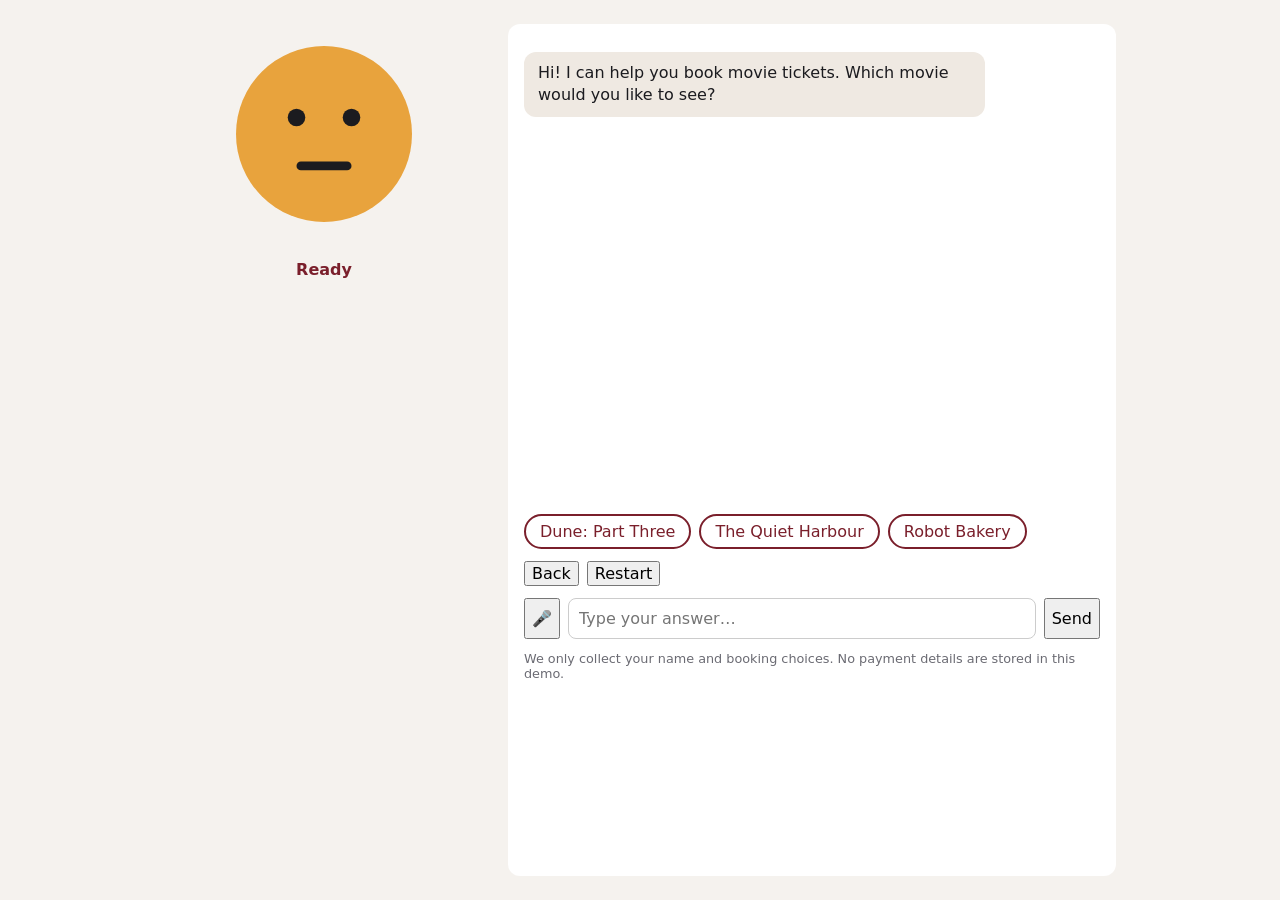
==== index.html @ e73ec492 "add proj skeleton" ====
<!DOCTYPE html>
<html lang="en">
<head>
  <meta charset="UTF-8">
  <meta name="viewport" content="width=device-width, initial-scale=1">
  <title>Reel Assistant – Movie Ticket Booking</title>
  <link rel="stylesheet" href="css/styles.css">
</head>
<body>
  <main class="app">
    <!-- OWNER: Person C (avatar) -->
    <section class="avatar-panel" aria-label="Assistant">
      <div id="avatar" data-state="idle"></div>
      <p id="status" role="status" aria-live="polite">Ready</p>
    </section>

    <!-- OWNER: Person B (UI/voice) -->
    <section class="chat-panel" aria-label="Conversation">
      <div id="progress" class="progress" aria-label="Booking progress"></div>
      <div id="messages" class="messages" aria-live="polite"></div>
      <div id="heard" class="heard" hidden></div>
      <div id="quick-replies" class="quick-replies"></div>

      <div class="controls">
        <button id="btn-back" type="button">Back</button>
        <button id="btn-restart" type="button">Restart</button>
      </div>

      <div class="input-row">
        <button id="btn-mic" type="button" aria-pressed="false" aria-label="Start speaking">🎤</button>
        <input id="text-input" type="text" placeholder="Type your answer…" autocomplete="off" aria-label="Type your answer">
        <button id="btn-send" type="button">Send</button>
      </div>
      <p class="privacy">We only collect your name and booking choices. No payment details are stored in this demo.</p>
    </section>
  </main>

  <!-- Load order matters -->
  <script src="data/movies.js"></script>
  <script src="js/avatar.js"></script>
  <script src="js/ui.js"></script>
  <script src="js/voice.js"></script>
  <script src="js/conversation.js"></script>
  <script src="js/main.js"></script>
</body>
</html>
---- css/styles.css ----
/* OWNER: Person B (layout, theme) / Person C (avatar section) */
:root {
  --bg: #f5f2ee;
  --ink: #1b1b1f;
  --curtain: #7a1f2b;
  --amber: #e8a33d;
  --panel: #ffffff;
  --muted: #6b6b73;
  --focus: #1a5fd0;
}
* { box-sizing: border-box; }
body { margin: 0; font-family: system-ui, sans-serif; background: var(--bg); color: var(--ink); }
.app { display: grid; grid-template-columns: 320px 1fr; gap: 24px; max-width: 1000px; margin: 0 auto; padding: 24px; min-height: 100vh; }
@media (max-width: 720px) { .app { grid-template-columns: 1fr; } }

button, input { font: inherit; }
button:focus-visible, input:focus-visible { outline: 3px solid var(--focus); outline-offset: 2px; }

/* ---------- Avatar (Person C) ---------- */
.avatar-panel { text-align: center; }
#avatar { width: 220px; height: 220px; margin: 0 auto; }
#status { font-weight: 600; color: var(--curtain); }

/* ---------- Chat (Person B) ---------- */
.chat-panel { background: var(--panel); border-radius: 12px; padding: 16px; display: flex; flex-direction: column; gap: 12px; }
.messages { flex: 1; min-height: 320px; max-height: 50vh; overflow-y: auto; display: flex; flex-direction: column; gap: 8px; }
.msg { max-width: 80%; padding: 10px 14px; border-radius: 12px; line-height: 1.4; }
.msg.avatar { background: #efe9e2; align-self: flex-start; }
.msg.user { background: var(--curtain); color: #fff; align-self: flex-end; }
.heard { font-size: .9rem; color: var(--muted); }
.quick-replies { display: flex; flex-wrap: wrap; gap: 8px; }
.quick-replies button { border: 2px solid var(--curtain); background: #fff; color: var(--curtain); border-radius: 999px; padding: 6px 14px; cursor: pointer; }
.controls { display: flex; gap: 8px; }
.input-row { display: flex; gap: 8px; }
.input-row input { flex: 1; padding: 10px; border: 1px solid #ccc; border-radius: 8px; }
#btn-mic[aria-pressed="true"] { background: var(--amber); }
.privacy { font-size: .8rem; color: var(--muted); margin: 0; }
.progress { font-size: .85rem; color: var(--muted); }

@media (prefers-reduced-motion: reduce) { * { animation: none !important; transition: none !important; } }
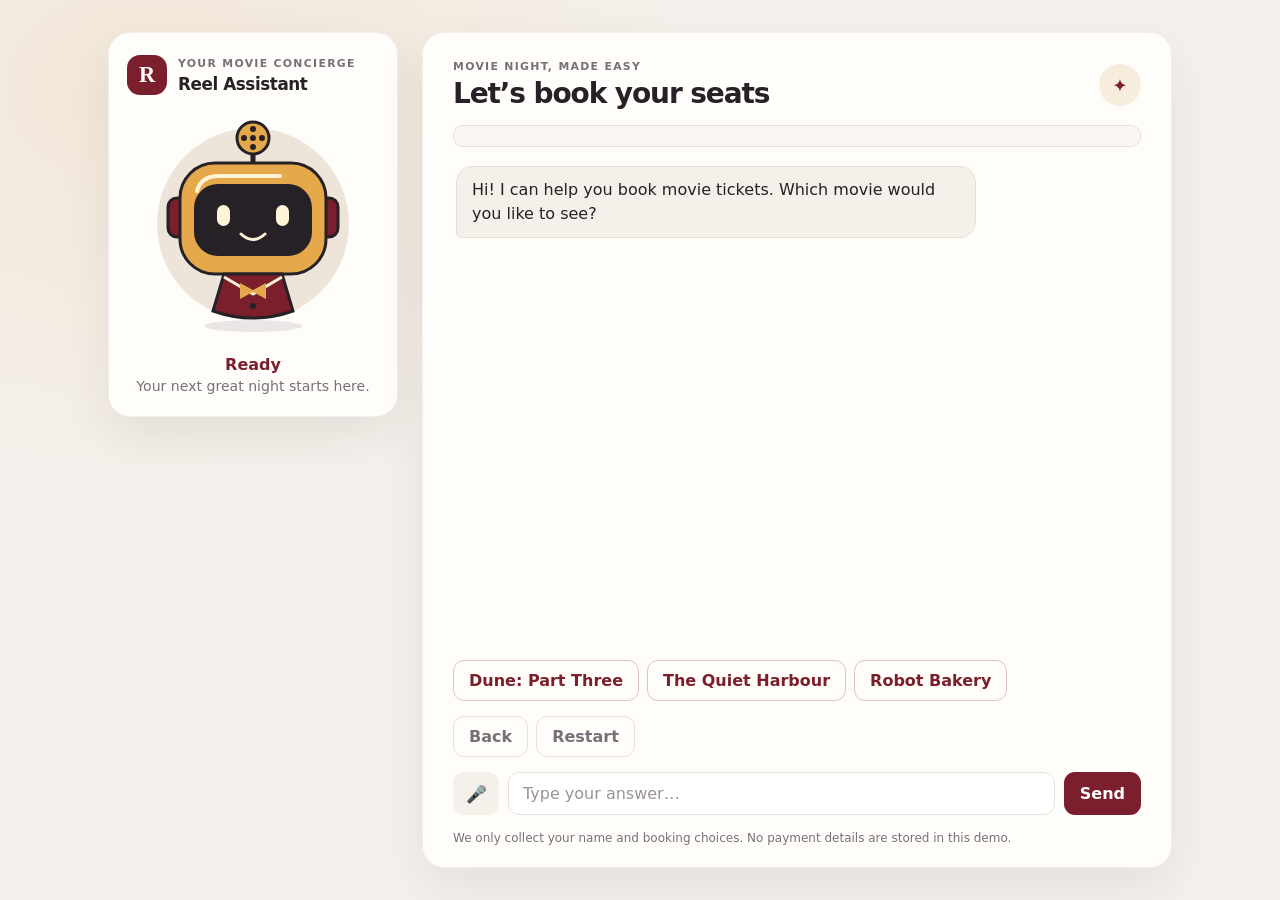
==== commit bcb703ff: "seatmap + ui update bc seats didnt work" ====
--- a/index.html
+++ b/index.html
@@ -10,12 +10,27 @@
   <main class="app">
     <!-- OWNER: Person C (avatar) -->
     <section class="avatar-panel" aria-label="Assistant">
+      <div class="brand-lockup">
+        <span class="brand-mark" aria-hidden="true">R</span>
+        <div>
+          <p class="eyebrow">YOUR MOVIE CONCIERGE</p>
+          <h1>Reel Assistant</h1>
+        </div>
+      </div>
       <div id="avatar" data-state="idle"></div>
       <p id="status" role="status" aria-live="polite">Ready</p>
+      <p class="assistant-caption">Your next great night starts here.</p>
     </section>
 
     <!-- OWNER: Person B (UI/voice) -->
     <section class="chat-panel" aria-label="Conversation">
+      <header class="conversation-heading">
+        <div>
+          <p class="eyebrow">MOVIE NIGHT, MADE EASY</p>
+          <h2>Let’s book your seats</h2>
+        </div>
+        <span class="cinema-badge" aria-hidden="true">✦</span>
+      </header>
       <div id="progress" class="progress" aria-label="Booking progress"></div>
       <div id="messages" class="messages" aria-live="polite"></div>
       <div id="heard" class="heard" hidden></div>
@@ -36,9 +51,9 @@
   </main>
 
   <!-- Load order matters -->
-  <script src="data/movies.js"></script>
-  <script src="js/avatar.js"></script>
+  <script src="data/movies.js?v=2"></script>  <script src="js/avatar.js"></script>
   <script src="js/ui.js"></script>
+  <script src="js/seatmap.js"></script>
   <script src="js/voice.js"></script>
   <script src="js/conversation.js"></script>
   <script src="js/main.js"></script>
--- a/css/styles.css
+++ b/css/styles.css
@@ -1,40 +1,323 @@
 /* OWNER: Person B (layout, theme) / Person C (avatar section) */
 :root {
-  --bg: #f5f2ee;
-  --ink: #1b1b1f;
+  --bg: #f4f0eb;
+  --ink: #262126;
   --curtain: #7a1f2b;
-  --amber: #e8a33d;
-  --panel: #ffffff;
-  --muted: #6b6b73;
-  --focus: #1a5fd0;
+  --amber: #e5a84b;
+  --panel: #fffdfa;
+  --muted: #777078;
+  --focus: #295db4;
+  --line: #e9e1d9;
 }
 * { box-sizing: border-box; }
-body { margin: 0; font-family: system-ui, sans-serif; background: var(--bg); color: var(--ink); }
-.app { display: grid; grid-template-columns: 320px 1fr; gap: 24px; max-width: 1000px; margin: 0 auto; padding: 24px; min-height: 100vh; }
-@media (max-width: 720px) { .app { grid-template-columns: 1fr; } }
+body {
+  margin: 0;
+  min-width: 320px;
+  font-family: Inter, ui-sans-serif, system-ui, -apple-system, BlinkMacSystemFont, "Segoe UI", sans-serif;
+  background:
+    radial-gradient(ellipse at 12% 10%, rgba(229, 168, 75, .12), transparent 34rem),
+    var(--bg);
+  color: var(--ink);
+}
+.app {
+  display: grid;
+  grid-template-columns: minmax(235px, 290px) minmax(0, 1fr);
+  gap: 24px;
+  max-width: 1120px;
+  margin: 0 auto;
+  padding: 32px 28px;
+  min-height: 100vh;
+  align-items: start;
+}
+@media (max-width: 720px) {
+  .app { grid-template-columns: 1fr; gap: 14px; padding: 16px; }
+}
 
 button, input { font: inherit; }
 button:focus-visible, input:focus-visible { outline: 3px solid var(--focus); outline-offset: 2px; }
 
 /* ---------- Avatar (Person C) ---------- */
 .avatar-panel { text-align: center; }
-#avatar { width: 220px; height: 220px; margin: 0 auto; }
-#status { font-weight: 600; color: var(--curtain); }
+#avatar { width: min(240px, 100%); aspect-ratio: 1; margin: 12px auto 0; }
+#status { font-weight: 700; color: var(--curtain); margin: 8px 0 0; }
+.reel-avatar { display: block; width: 100%; height: 100%; overflow: visible; }
+#avatar .avatar-backdrop { fill: #eee5da; }
+#avatar .avatar-halo { fill: none; stroke: var(--curtain); stroke-width: 2; opacity: 0; transform-origin: 120px 117px; }
+#avatar .avatar-shadow { fill: var(--ink); opacity: .1; transform-origin: 120px 219px; }
+#avatar .avatar-character { transform-origin: 120px 205px; }
+#avatar .avatar-shell { fill: var(--amber); stroke: var(--ink); stroke-width: 3; }
+#avatar .avatar-antenna { stroke: var(--ink); stroke-width: 5; stroke-linecap: round; }
+#avatar .avatar-reel-hole, #avatar .avatar-button { fill: var(--ink); }
+#avatar .avatar-reel { transform-origin: 120px 31px; }
+#avatar .avatar-ear, #avatar .avatar-body { fill: var(--curtain); stroke: var(--ink); stroke-width: 3; }
+#avatar .avatar-highlight { fill: none; stroke: #fff3d8; stroke-width: 4; stroke-linecap: round; }
+#avatar .avatar-screen { fill: var(--ink); }
+#avatar .avatar-eye, #avatar .avatar-thinking-dots { fill: #fff3d8; }
+#avatar .avatar-eye { transform-box: fill-box; transform-origin: center; }
+#avatar .avatar-smile, #avatar .avatar-error-mouth, #avatar .avatar-brows { fill: none; stroke: #fff3d8; stroke-width: 3; stroke-linecap: round; }
+#avatar .avatar-speaking-mouth { fill: #fff3d8; transform-box: fill-box; transform-origin: center; }
+#avatar .avatar-collar { fill: none; stroke: #fff3d8; stroke-width: 3; stroke-linejoin: round; }
+#avatar .avatar-bow { fill: var(--amber); }
+#avatar .avatar-speaking-mouth, #avatar .avatar-error-mouth, #avatar .avatar-brows,
+#avatar .avatar-thinking-dots, #avatar .avatar-error-badge { display: none; }
+#avatar .avatar-error-badge circle { fill: var(--curtain); stroke: var(--panel); stroke-width: 3; }
+#avatar .avatar-error-badge path { stroke: white; stroke-width: 3; stroke-linecap: round; }
+
+#avatar[data-state="idle"] .avatar-character { animation: avatar-breathe 4s ease-in-out infinite; }
+#avatar[data-state="idle"] .avatar-eye { animation: avatar-blink 5.5s infinite; }
+#avatar[data-state="idle"] .avatar-shadow { animation: avatar-shadow 4s ease-in-out infinite; }
+#avatar[data-state="listening"] .avatar-halo { opacity: .65; stroke-dasharray: 5 7; animation: avatar-listen 1.6s ease-out infinite; }
+#avatar[data-state="listening"] .avatar-eye { transform: scaleY(1.18); }
+#avatar[data-state="thinking"] .avatar-smile,
+#avatar[data-state="speaking"] .avatar-smile,
+#avatar[data-state="error"] .avatar-smile { display: none; }
+#avatar[data-state="thinking"] .avatar-thinking-dots { display: inline; }
+#avatar[data-state="thinking"] .avatar-thinking-dots circle { animation: avatar-dot 1.2s ease-in-out infinite; }
+#avatar[data-state="thinking"] .avatar-thinking-dots circle:nth-child(2) { animation-delay: .16s; }
+#avatar[data-state="thinking"] .avatar-thinking-dots circle:nth-child(3) { animation-delay: .32s; }
+#avatar[data-state="thinking"] .avatar-eyes { transform: translate(4px, -3px); }
+#avatar[data-state="thinking"] .avatar-reel { animation: avatar-reel 3s linear infinite; }
+#avatar[data-state="speaking"] .avatar-speaking-mouth { display: inline; animation: avatar-talk .48s ease-in-out infinite; }
+#avatar[data-state="error"] .avatar-error-mouth,
+#avatar[data-state="error"] .avatar-brows,
+#avatar[data-state="error"] .avatar-error-badge { display: inline; }
+#avatar[data-state="error"] .avatar-character { animation: avatar-shake .4s ease-in-out 1; }
+
+@keyframes avatar-breathe { 0%, 100% { transform: translateY(0); } 50% { transform: translateY(-3px); } }
+@keyframes avatar-blink { 0%, 43%, 47%, 100% { transform: scaleY(1); } 45% { transform: scaleY(.08); } }
+@keyframes avatar-shadow { 0%, 100% { transform: scaleX(1); opacity: .1; } 50% { transform: scaleX(.92); opacity: .07; } }
+@keyframes avatar-listen { 0% { transform: scale(.95); opacity: .65; } 100% { transform: scale(1.07); opacity: .15; } }
+@keyframes avatar-dot { 0%, 60%, 100% { opacity: .35; } 30% { opacity: 1; } }
+@keyframes avatar-reel { to { transform: rotate(360deg); } }
+@keyframes avatar-talk { 0%, 100% { transform: scale(1, .45); } 35% { transform: scale(1.1, 1); } 70% { transform: scale(.85, .65); } }
+@keyframes avatar-shake { 0%, 100% { transform: rotate(0); } 25% { transform: rotate(-3deg); } 75% { transform: rotate(3deg); } }
+
+/* ---------- Shared panels and branding ---------- */
+.avatar-panel, .chat-panel {
+  border: 1px solid rgba(98, 68, 61, .08);
+  border-radius: 22px;
+  background: var(--panel);
+  box-shadow: 0 18px 48px rgba(62, 42, 37, .08);
+}
+.avatar-panel { padding: 22px 18px; }
+.brand-lockup { display: flex; align-items: center; gap: 11px; text-align: left; }
+.brand-mark {
+  display: grid;
+  flex: 0 0 40px;
+  width: 40px;
+  height: 40px;
+  place-items: center;
+  border-radius: 13px;
+  background: var(--curtain);
+  color: #fff;
+  font-family: Georgia, serif;
+  font-size: 1.4rem;
+  font-weight: 700;
+}
+.eyebrow {
+  margin: 0 0 4px;
+  color: var(--muted);
+  font-size: .68rem;
+  font-weight: 750;
+  letter-spacing: .12em;
+}
+.brand-lockup h1 { margin: 0; font-size: 1.05rem; letter-spacing: -.025em; }
+.assistant-caption { margin: 4px 0 0; color: var(--muted); font-size: .88rem; }
 
 /* ---------- Chat (Person B) ---------- */
-.chat-panel { background: var(--panel); border-radius: 12px; padding: 16px; display: flex; flex-direction: column; gap: 12px; }
-.messages { flex: 1; min-height: 320px; max-height: 50vh; overflow-y: auto; display: flex; flex-direction: column; gap: 8px; }
-.msg { max-width: 80%; padding: 10px 14px; border-radius: 12px; line-height: 1.4; }
-.msg.avatar { background: #efe9e2; align-self: flex-start; }
-.msg.user { background: var(--curtain); color: #fff; align-self: flex-end; }
-.heard { font-size: .9rem; color: var(--muted); }
+.chat-panel {
+  min-width: 0;
+  min-height: calc(100vh - 64px);
+  padding: 27px 30px 20px;
+  display: flex;
+  flex-direction: column;
+  gap: 15px;
+}
+.conversation-heading { display: flex; align-items: center; justify-content: space-between; gap: 16px; }
+.conversation-heading h2 { margin: 0; font-size: clamp(1.35rem, 3vw, 1.75rem); letter-spacing: -.04em; }
+.cinema-badge {
+  display: grid;
+  flex: 0 0 42px;
+  width: 42px;
+  height: 42px;
+  place-items: center;
+  border-radius: 50%;
+  background: #f7eddd;
+  color: var(--curtain);
+  font-size: 1.15rem;
+}
+.progress {
+  padding: 10px 13px;
+  border: 1px solid var(--line);
+  border-radius: 10px;
+  background: #faf7f3;
+  color: var(--muted);
+  font-size: .82rem;
+  font-weight: 600;
+}
+.messages {
+  flex: 1;
+  min-height: 300px;
+  max-height: min(58vh, 620px);
+  overflow-y: auto;
+  display: flex;
+  flex-direction: column;
+  gap: 10px;
+  padding: 4px 3px;
+  scroll-behavior: smooth;
+}
+.msg {
+  max-width: min(82%, 520px);
+  padding: 11px 15px;
+  border-radius: 16px;
+  line-height: 1.5;
+  overflow-wrap: anywhere;
+}
+.msg.avatar { align-self: flex-start; border: 1px solid var(--line); border-bottom-left-radius: 5px; background: #f5f0e9; }
+.msg.user { align-self: flex-end; border-bottom-right-radius: 5px; background: var(--curtain); color: #fff; }
+.heard { color: var(--muted); font-size: .9rem; }
 .quick-replies { display: flex; flex-wrap: wrap; gap: 8px; }
-.quick-replies button { border: 2px solid var(--curtain); background: #fff; color: var(--curtain); border-radius: 999px; padding: 6px 14px; cursor: pointer; }
+.quick-replies button, .controls button, #btn-send, #btn-mic, .seat-confirm {
+  border: 1px solid transparent;
+  border-radius: 11px;
+  padding: 10px 15px;
+  font-weight: 650;
+  cursor: pointer;
+  transition: background-color .16s ease, border-color .16s ease, transform .16s ease;
+}
+.quick-replies button { border-color: #dfc5c2; background: #fffdfa; color: var(--curtain); }
+.quick-replies button:hover { border-color: var(--curtain); background: #f8efee; transform: translateY(-1px); }
 .controls { display: flex; gap: 8px; }
-.input-row { display: flex; gap: 8px; }
-.input-row input { flex: 1; padding: 10px; border: 1px solid #ccc; border-radius: 8px; }
-#btn-mic[aria-pressed="true"] { background: var(--amber); }
-.privacy { font-size: .8rem; color: var(--muted); margin: 0; }
-.progress { font-size: .85rem; color: var(--muted); }
+.controls button { border-color: var(--line); background: transparent; color: var(--muted); }
+.controls button:hover { border-color: #cbb8ae; background: #f7f2ed; color: var(--ink); }
+.input-row { display: flex; gap: 9px; }
+.input-row input {
+  min-width: 0;
+  flex: 1;
+  padding: 11px 14px;
+  border: 1px solid var(--line);
+  border-radius: 11px;
+  background: #fff;
+  color: var(--ink);
+}
+.input-row input::placeholder { color: #9a9297; }
+#btn-mic { width: 46px; padding: 8px; background: #f5f0e9; color: var(--curtain); font-size: 1.05rem; }
+#btn-mic:hover, #btn-mic[aria-pressed="true"] { background: #f2dfbc; }
+#btn-send { background: var(--curtain); color: #fff; }
+#btn-send:hover { background: #641722; }
+.privacy { margin: 0; color: var(--muted); font-size: .75rem; line-height: 1.4; }
+
+/* ---------- Seat selection ---------- */
+.seatmap {
+  width: 100%;
+  max-width: 510px;
+  align-self: center;
+  padding: 20px clamp(12px, 4vw, 26px) 17px;
+  border: 1px solid var(--line);
+  border-radius: 18px;
+  background: #fffdfa;
+  box-shadow: 0 8px 24px rgba(62, 42, 37, .06);
+}
+.screen-bar {
+  width: 78%;
+  height: 7px;
+  margin: 0 auto 8px;
+  border-radius: 50%;
+  background: linear-gradient(90deg, transparent, #d6b990 18%, #d6b990 82%, transparent);
+  box-shadow: 0 7px 13px rgba(214, 185, 144, .22);
+}
+.screen-label { margin-bottom: 16px; color: var(--muted); font-size: .66rem; font-weight: 750; letter-spacing: .2em; text-align: center; }
+.seat-row {
+  display: grid;
+  grid-template-columns: 21px repeat(8, minmax(0, 1fr));
+  align-items: center;
+  justify-items: center;
+  gap: clamp(4px, 1.3vw, 9px);
+  margin: 7px auto;
+  max-width: 390px;
+}
+.row-label { color: var(--muted); font-size: .78rem; font-weight: 700; }
+.seat {
+  position: relative;
+  display: grid;
+  width: min(100%, 36px);
+  aspect-ratio: 1;
+  place-items: center;
+  padding: 0;
+  border: 1px solid #d6c9be;
+  border-radius: 8px 8px 5px 5px;
+  background: #f5f0e9;
+  color: #625a59;
+  font-size: .76rem;
+  font-weight: 700;
+  cursor: pointer;
+  transition: border-color .14s ease, background-color .14s ease, transform .14s ease;
+}
+.seat:nth-child(6) { margin-left: clamp(3px, 1.2vw, 9px); }
+.seat:not(.taken):hover { transform: translateY(-2px); border-color: var(--curtain); }
+.seat[aria-pressed="true"] { border-color: var(--curtain); background: var(--curtain); color: #fff; box-shadow: 0 3px 8px rgba(122, 31, 43, .22); }
+.seat:disabled:not(.taken) { opacity: 1; cursor: default; }
+.seat.taken { border-color: #e2d9d3; background: #eee9e5; color: #aea5a0; cursor: not-allowed; }
+.seat.taken::before, .seat.taken::after {
+  position: absolute;
+  top: 50%;
+  left: 19%;
+  width: 62%;
+  height: 2px;
+  border-radius: 2px;
+  background: #9d918b;
+  content: "";
+}
+.seat.taken::before { transform: rotate(45deg); }
+.seat.taken::after { transform: rotate(-45deg); }
+.seat-foot {
+  display: grid;
+  grid-template-columns: 1fr auto;
+  align-items: center;
+  gap: 10px 12px;
+  max-width: 390px;
+  margin: 17px auto 0;
+}
+.seat-count { color: var(--ink); font-size: .87rem; font-weight: 700; }
+.seat-confirm { min-height: 40px; background: var(--curtain); color: #fff; }
+.seat-confirm:hover:not(:disabled) { background: #641722; }
+.seat-confirm:disabled { background: #e8e1dc; color: #928984; cursor: not-allowed; }
+.seat-legend { grid-column: 1 / -1; display: flex; align-items: center; gap: 8px; color: var(--muted); font-size: .75rem; }
+.seat-legend::before {
+  width: 15px;
+  height: 15px;
+  border: 1px solid #e2d9d3;
+  border-radius: 4px;
+  background:
+    linear-gradient(45deg, transparent 44%, #9d918b 45%, #9d918b 54%, transparent 55%),
+    linear-gradient(-45deg, transparent 44%, #9d918b 45%, #9d918b 54%, transparent 55%),
+    #eee9e5;
+  content: "";
+}
+.seatmap.locked .seat-confirm { display: none; }
+
+@media (max-width: 720px) {
+  .avatar-panel { display: grid; grid-template-columns: 1fr auto; align-items: center; gap: 0 12px; padding: 13px 15px; border-radius: 17px; }
+  .brand-lockup { grid-column: 1; grid-row: 1; }
+  .brand-mark { flex-basis: 36px; width: 36px; height: 36px; border-radius: 11px; }
+  .brand-lockup h1 { font-size: .98rem; }
+  .brand-lockup .eyebrow { font-size: .58rem; }
+  #avatar { grid-column: 2; grid-row: 1 / 4; width: 62px; margin: 0; }
+  #status { grid-column: 1; grid-row: 2; justify-self: start; margin: 6px 0 0; font-size: .8rem; }
+  .assistant-caption { display: none; }
+  .chat-panel { min-height: calc(100dvh - 118px); padding: 20px 16px 15px; gap: 12px; border-radius: 18px; }
+  .messages { min-height: 270px; max-height: none; }
+  .msg { max-width: 92%; }
+}
+@media (max-width: 390px) {
+  .app { padding: 10px; }
+  .chat-panel { padding: 17px 12px 12px; }
+  .seatmap { padding-right: 10px; padding-left: 10px; }
+  .seat-row { grid-template-columns: 17px repeat(8, minmax(0, 1fr)); gap: 4px; }
+  .seat { border-radius: 6px 6px 4px 4px; }
+  .seat-foot { grid-template-columns: 1fr; }
+  .seat-count, .seat-confirm, .seat-legend { grid-column: 1; }
+  .seat-confirm { width: 100%; }
+}
 
 @media (prefers-reduced-motion: reduce) { * { animation: none !important; transition: none !important; } }
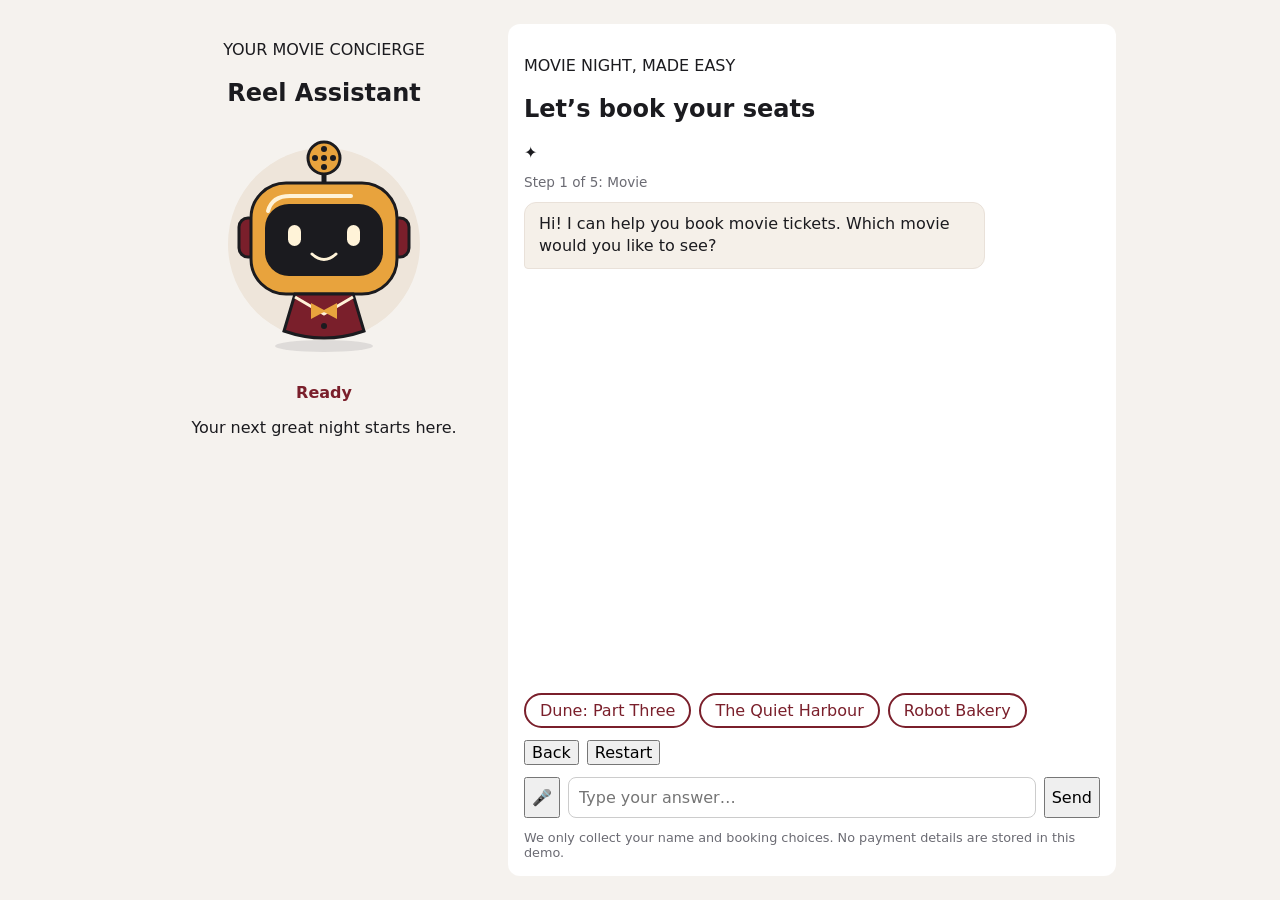
==== commit 4f09252d: "another ui fix... and step 3 complete" ====
--- a/index.html
+++ b/index.html
@@ -11,7 +11,6 @@
     <!-- OWNER: Person C (avatar) -->
     <section class="avatar-panel" aria-label="Assistant">
       <div class="brand-lockup">
-        <span class="brand-mark" aria-hidden="true">R</span>
         <div>
           <p class="eyebrow">YOUR MOVIE CONCIERGE</p>
           <h1>Reel Assistant</h1>
--- a/css/styles.css
+++ b/css/styles.css
@@ -1,45 +1,25 @@
 /* OWNER: Person B (layout, theme) / Person C (avatar section) */
 :root {
-  --bg: #f4f0eb;
-  --ink: #262126;
+  --bg: #f5f2ee;
+  --ink: #1b1b1f;
   --curtain: #7a1f2b;
-  --amber: #e5a84b;
-  --panel: #fffdfa;
-  --muted: #777078;
-  --focus: #295db4;
-  --line: #e9e1d9;
+  --amber: #e8a33d;
+  --panel: #ffffff;
+  --muted: #6b6b73;
+  --focus: #1a5fd0;
 }
 * { box-sizing: border-box; }
-body {
-  margin: 0;
-  min-width: 320px;
-  font-family: Inter, ui-sans-serif, system-ui, -apple-system, BlinkMacSystemFont, "Segoe UI", sans-serif;
-  background:
-    radial-gradient(ellipse at 12% 10%, rgba(229, 168, 75, .12), transparent 34rem),
-    var(--bg);
-  color: var(--ink);
-}
-.app {
-  display: grid;
-  grid-template-columns: minmax(235px, 290px) minmax(0, 1fr);
-  gap: 24px;
-  max-width: 1120px;
-  margin: 0 auto;
-  padding: 32px 28px;
-  min-height: 100vh;
-  align-items: start;
-}
-@media (max-width: 720px) {
-  .app { grid-template-columns: 1fr; gap: 14px; padding: 16px; }
-}
+body { margin: 0; font-family: system-ui, sans-serif; background: var(--bg); color: var(--ink); }
+.app { display: grid; grid-template-columns: 320px 1fr; gap: 24px; max-width: 1000px; margin: 0 auto; padding: 24px; min-height: 100vh; }
+@media (max-width: 720px) { .app { grid-template-columns: minmax(0, 1fr); } }
 
 button, input { font: inherit; }
 button:focus-visible, input:focus-visible { outline: 3px solid var(--focus); outline-offset: 2px; }
 
 /* ---------- Avatar (Person C) ---------- */
 .avatar-panel { text-align: center; }
-#avatar { width: min(240px, 100%); aspect-ratio: 1; margin: 12px auto 0; }
-#status { font-weight: 700; color: var(--curtain); margin: 8px 0 0; }
+#avatar { width: min(240px, 100%); aspect-ratio: 1; margin: 0 auto; }
+#status { font-weight: 600; color: var(--curtain); }
 .reel-avatar { display: block; width: 100%; height: 100%; overflow: visible; }
 #avatar .avatar-backdrop { fill: #eee5da; }
 #avatar .avatar-halo { fill: none; stroke: var(--curtain); stroke-width: 2; opacity: 0; transform-origin: 120px 117px; }
@@ -60,7 +40,7 @@
 #avatar .avatar-bow { fill: var(--amber); }
 #avatar .avatar-speaking-mouth, #avatar .avatar-error-mouth, #avatar .avatar-brows,
 #avatar .avatar-thinking-dots, #avatar .avatar-error-badge { display: none; }
-#avatar .avatar-error-badge circle { fill: var(--curtain); stroke: var(--panel); stroke-width: 3; }
+#avatar .avatar-error-badge circle { fill: var(--curtain); stroke: var(--bg); stroke-width: 3; }
 #avatar .avatar-error-badge path { stroke: white; stroke-width: 3; stroke-linecap: round; }
 
 #avatar[data-state="idle"] .avatar-character { animation: avatar-breathe 4s ease-in-out infinite; }
@@ -92,151 +72,54 @@
 @keyframes avatar-talk { 0%, 100% { transform: scale(1, .45); } 35% { transform: scale(1.1, 1); } 70% { transform: scale(.85, .65); } }
 @keyframes avatar-shake { 0%, 100% { transform: rotate(0); } 25% { transform: rotate(-3deg); } 75% { transform: rotate(3deg); } }
 
-/* ---------- Shared panels and branding ---------- */
-.avatar-panel, .chat-panel {
-  border: 1px solid rgba(98, 68, 61, .08);
-  border-radius: 22px;
-  background: var(--panel);
-  box-shadow: 0 18px 48px rgba(62, 42, 37, .08);
-}
-.avatar-panel { padding: 22px 18px; }
-.brand-lockup { display: flex; align-items: center; gap: 11px; text-align: left; }
-.brand-mark {
-  display: grid;
-  flex: 0 0 40px;
-  width: 40px;
-  height: 40px;
-  place-items: center;
-  border-radius: 13px;
-  background: var(--curtain);
-  color: #fff;
-  font-family: Georgia, serif;
-  font-size: 1.4rem;
-  font-weight: 700;
-}
-.eyebrow {
-  margin: 0 0 4px;
-  color: var(--muted);
-  font-size: .68rem;
-  font-weight: 750;
-  letter-spacing: .12em;
-}
-.brand-lockup h1 { margin: 0; font-size: 1.05rem; letter-spacing: -.025em; }
-.assistant-caption { margin: 4px 0 0; color: var(--muted); font-size: .88rem; }
+/* ---------- Chat (Person B) ---------- */
+.chat-panel { background: var(--panel); border-radius: 12px; padding: 16px; display: flex; flex-direction: column; gap: 12px; }
+.messages { flex: 1; min-height: 320px; max-height: min(70vh, 620px); overflow-y: auto; display: flex; flex-direction: column; gap: 8px; }
+.msg { max-width: 80%; padding: 10px 14px; border-radius: 12px; line-height: 1.4; white-space: pre-line; }
+.msg.avatar { align-self: flex-start; border: 1px solid #e9e1d9; border-bottom-left-radius: 4px; background: #f5f0e9; color: var(--ink); }
+.msg.user { background: var(--curtain); color: #fff; align-self: flex-end; }
+.heard { font-size: .9rem; color: var(--muted); }
+.quick-replies { display: flex; flex-wrap: wrap; gap: 8px; }
+.quick-replies button { border: 2px solid var(--curtain); background: #fff; color: var(--curtain); border-radius: 999px; padding: 6px 14px; cursor: pointer; }
+.controls { display: flex; gap: 8px; }
+.input-row { display: flex; gap: 8px; }
+.input-row input { min-width: 0; flex: 1; padding: 10px; border: 1px solid #ccc; border-radius: 8px; }
+#btn-mic[aria-pressed="true"] { background: var(--amber); }
+.privacy { font-size: .8rem; color: var(--muted); margin: 0; }
+.progress { font-size: .85rem; color: var(--muted); }
 
-/* ---------- Chat (Person B) ---------- */
-.chat-panel {
-  min-width: 0;
-  min-height: calc(100vh - 64px);
-  padding: 27px 30px 20px;
-  display: flex;
-  flex-direction: column;
-  gap: 15px;
-}
-.conversation-heading { display: flex; align-items: center; justify-content: space-between; gap: 16px; }
-.conversation-heading h2 { margin: 0; font-size: clamp(1.35rem, 3vw, 1.75rem); letter-spacing: -.04em; }
-.cinema-badge {
-  display: grid;
-  flex: 0 0 42px;
-  width: 42px;
-  height: 42px;
-  place-items: center;
-  border-radius: 50%;
-  background: #f7eddd;
-  color: var(--curtain);
-  font-size: 1.15rem;
-}
-.progress {
-  padding: 10px 13px;
-  border: 1px solid var(--line);
-  border-radius: 10px;
-  background: #faf7f3;
-  color: var(--muted);
-  font-size: .82rem;
-  font-weight: 600;
-}
-.messages {
-  flex: 1;
-  min-height: 300px;
-  max-height: min(58vh, 620px);
-  overflow-y: auto;
-  display: flex;
-  flex-direction: column;
-  gap: 10px;
-  padding: 4px 3px;
-  scroll-behavior: smooth;
-}
-.msg {
-  max-width: min(82%, 520px);
-  padding: 11px 15px;
-  border-radius: 16px;
-  line-height: 1.5;
-  overflow-wrap: anywhere;
-}
-.msg.avatar { align-self: flex-start; border: 1px solid var(--line); border-bottom-left-radius: 5px; background: #f5f0e9; }
-.msg.user { align-self: flex-end; border-bottom-right-radius: 5px; background: var(--curtain); color: #fff; }
-.heard { color: var(--muted); font-size: .9rem; }
-.quick-replies { display: flex; flex-wrap: wrap; gap: 8px; }
-.quick-replies button, .controls button, #btn-send, #btn-mic, .seat-confirm {
-  border: 1px solid transparent;
-  border-radius: 11px;
-  padding: 10px 15px;
-  font-weight: 650;
-  cursor: pointer;
-  transition: background-color .16s ease, border-color .16s ease, transform .16s ease;
-}
-.quick-replies button { border-color: #dfc5c2; background: #fffdfa; color: var(--curtain); }
-.quick-replies button:hover { border-color: var(--curtain); background: #f8efee; transform: translateY(-1px); }
-.controls { display: flex; gap: 8px; }
-.controls button { border-color: var(--line); background: transparent; color: var(--muted); }
-.controls button:hover { border-color: #cbb8ae; background: #f7f2ed; color: var(--ink); }
-.input-row { display: flex; gap: 9px; }
-.input-row input {
-  min-width: 0;
-  flex: 1;
-  padding: 11px 14px;
-  border: 1px solid var(--line);
-  border-radius: 11px;
-  background: #fff;
-  color: var(--ink);
-}
-.input-row input::placeholder { color: #9a9297; }
-#btn-mic { width: 46px; padding: 8px; background: #f5f0e9; color: var(--curtain); font-size: 1.05rem; }
-#btn-mic:hover, #btn-mic[aria-pressed="true"] { background: #f2dfbc; }
-#btn-send { background: var(--curtain); color: #fff; }
-#btn-send:hover { background: #641722; }
-.privacy { margin: 0; color: var(--muted); font-size: .75rem; line-height: 1.4; }
+@media (prefers-reduced-motion: reduce) { * { animation: none !important; transition: none !important; } }
 
-/* ---------- Seat selection ---------- */
+
+/* ---------- Seat Map (Person A) ---------- */
 .seatmap {
   width: 100%;
   max-width: 510px;
   align-self: center;
-  padding: 20px clamp(12px, 4vw, 26px) 17px;
-  border: 1px solid var(--line);
-  border-radius: 18px;
-  background: #fffdfa;
-  box-shadow: 0 8px 24px rgba(62, 42, 37, .06);
+  padding: 18px 14px 14px;
+  border: 1px solid #e9e1d9;
+  border-radius: 14px;
+  background: #fff;
+  color: var(--ink);
 }
 .screen-bar {
-  width: 78%;
-  height: 7px;
-  margin: 0 auto 8px;
+  width: 76%;
+  height: 5px;
+  margin: 0 auto 6px;
   border-radius: 50%;
   background: linear-gradient(90deg, transparent, #d6b990 18%, #d6b990 82%, transparent);
-  box-shadow: 0 7px 13px rgba(214, 185, 144, .22);
 }
-.screen-label { margin-bottom: 16px; color: var(--muted); font-size: .66rem; font-weight: 750; letter-spacing: .2em; text-align: center; }
+.screen-label { margin-bottom: 12px; color: var(--muted); font-size: .72rem; text-align: center; }
 .seat-row {
   display: grid;
-  grid-template-columns: 21px repeat(8, minmax(0, 1fr));
+  grid-template-columns: 20px repeat(8, minmax(0, 1fr));
   align-items: center;
   justify-items: center;
-  gap: clamp(4px, 1.3vw, 9px);
-  margin: 7px auto;
+  gap: clamp(4px, 1vw, 8px);
   max-width: 390px;
+  margin: 6px auto;
 }
-.row-label { color: var(--muted); font-size: .78rem; font-weight: 700; }
+.row-label { color: var(--muted); font-size: .82rem; font-weight: 600; }
 .seat {
   position: relative;
   display: grid;
@@ -245,19 +128,17 @@
   place-items: center;
   padding: 0;
   border: 1px solid #d6c9be;
-  border-radius: 8px 8px 5px 5px;
-  background: #f5f0e9;
-  color: #625a59;
-  font-size: .76rem;
-  font-weight: 700;
+  border-radius: 7px;
+  background: #f5f2ee;
+  color: var(--ink);
+  font-size: .8rem;
   cursor: pointer;
-  transition: border-color .14s ease, background-color .14s ease, transform .14s ease;
 }
-.seat:nth-child(6) { margin-left: clamp(3px, 1.2vw, 9px); }
-.seat:not(.taken):hover { transform: translateY(-2px); border-color: var(--curtain); }
-.seat[aria-pressed="true"] { border-color: var(--curtain); background: var(--curtain); color: #fff; box-shadow: 0 3px 8px rgba(122, 31, 43, .22); }
+.seat:nth-child(6) { margin-left: 5px; }
+.seat:not(.taken):hover { border-color: var(--curtain); }
+.seat[aria-pressed="true"] { border-color: var(--curtain); background: var(--curtain); color: #fff; }
 .seat:disabled:not(.taken) { opacity: 1; cursor: default; }
-.seat.taken { border-color: #e2d9d3; background: #eee9e5; color: #aea5a0; cursor: not-allowed; }
+.seat.taken { border-color: #e2d9d3; background: #eee9e5; cursor: not-allowed; }
 .seat.taken::before, .seat.taken::after {
   position: absolute;
   top: 50%;
@@ -274,15 +155,22 @@
   display: grid;
   grid-template-columns: 1fr auto;
   align-items: center;
-  gap: 10px 12px;
+  gap: 8px 12px;
   max-width: 390px;
-  margin: 17px auto 0;
+  margin: 14px auto 0;
 }
-.seat-count { color: var(--ink); font-size: .87rem; font-weight: 700; }
-.seat-confirm { min-height: 40px; background: var(--curtain); color: #fff; }
-.seat-confirm:hover:not(:disabled) { background: #641722; }
+.seat-count { font-size: .86rem; font-weight: 600; }
+.seat-confirm {
+  padding: 8px 13px;
+  border: 0;
+  border-radius: 8px;
+  background: var(--curtain);
+  color: #fff;
+  font-weight: 600;
+  cursor: pointer;
+}
 .seat-confirm:disabled { background: #e8e1dc; color: #928984; cursor: not-allowed; }
-.seat-legend { grid-column: 1 / -1; display: flex; align-items: center; gap: 8px; color: var(--muted); font-size: .75rem; }
+.seat-legend { grid-column: 1 / -1; display: flex; align-items: center; gap: 7px; color: var(--muted); font-size: .78rem; }
 .seat-legend::before {
   width: 15px;
   height: 15px;
@@ -294,30 +182,14 @@
     #eee9e5;
   content: "";
 }
+.seatmap.locked { pointer-events: none; }
 .seatmap.locked .seat-confirm { display: none; }
 
-@media (max-width: 720px) {
-  .avatar-panel { display: grid; grid-template-columns: 1fr auto; align-items: center; gap: 0 12px; padding: 13px 15px; border-radius: 17px; }
-  .brand-lockup { grid-column: 1; grid-row: 1; }
-  .brand-mark { flex-basis: 36px; width: 36px; height: 36px; border-radius: 11px; }
-  .brand-lockup h1 { font-size: .98rem; }
-  .brand-lockup .eyebrow { font-size: .58rem; }
-  #avatar { grid-column: 2; grid-row: 1 / 4; width: 62px; margin: 0; }
-  #status { grid-column: 1; grid-row: 2; justify-self: start; margin: 6px 0 0; font-size: .8rem; }
-  .assistant-caption { display: none; }
-  .chat-panel { min-height: calc(100dvh - 118px); padding: 20px 16px 15px; gap: 12px; border-radius: 18px; }
-  .messages { min-height: 270px; max-height: none; }
-  .msg { max-width: 92%; }
-}
-@media (max-width: 390px) {
-  .app { padding: 10px; }
-  .chat-panel { padding: 17px 12px 12px; }
+@media (max-width: 480px) {
   .seatmap { padding-right: 10px; padding-left: 10px; }
   .seat-row { grid-template-columns: 17px repeat(8, minmax(0, 1fr)); gap: 4px; }
-  .seat { border-radius: 6px 6px 4px 4px; }
+  .seat { border-radius: 6px; }
   .seat-foot { grid-template-columns: 1fr; }
   .seat-count, .seat-confirm, .seat-legend { grid-column: 1; }
   .seat-confirm { width: 100%; }
 }
-
-@media (prefers-reduced-motion: reduce) { * { animation: none !important; transition: none !important; } }
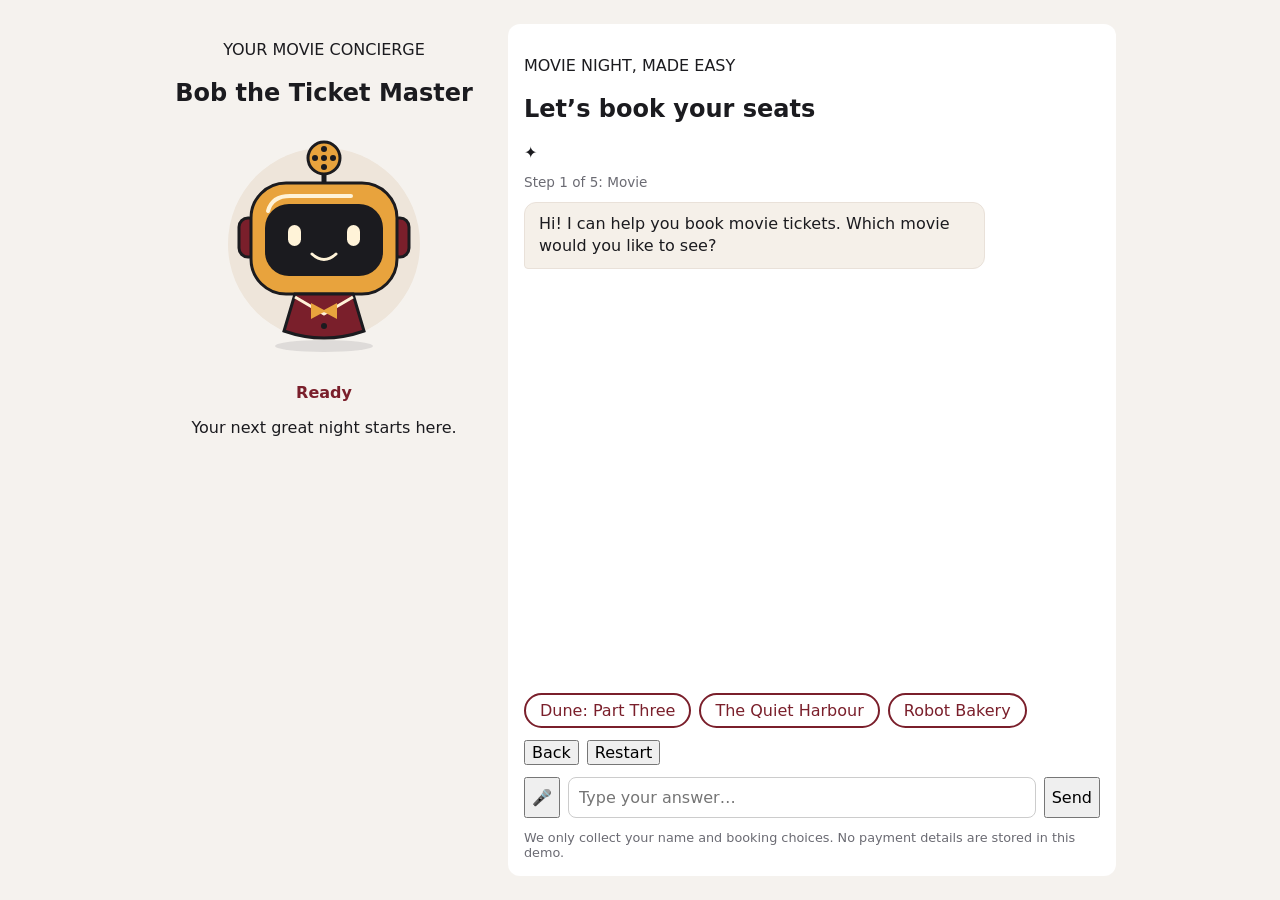
==== commit b558930a: "name" ====
--- a/index.html
+++ b/index.html
@@ -13,7 +13,7 @@
       <div class="brand-lockup">
         <div>
           <p class="eyebrow">YOUR MOVIE CONCIERGE</p>
-          <h1>Reel Assistant</h1>
+          <h1>Bob the Ticket Master</h1>
         </div>
       </div>
       <div id="avatar" data-state="idle"></div>
